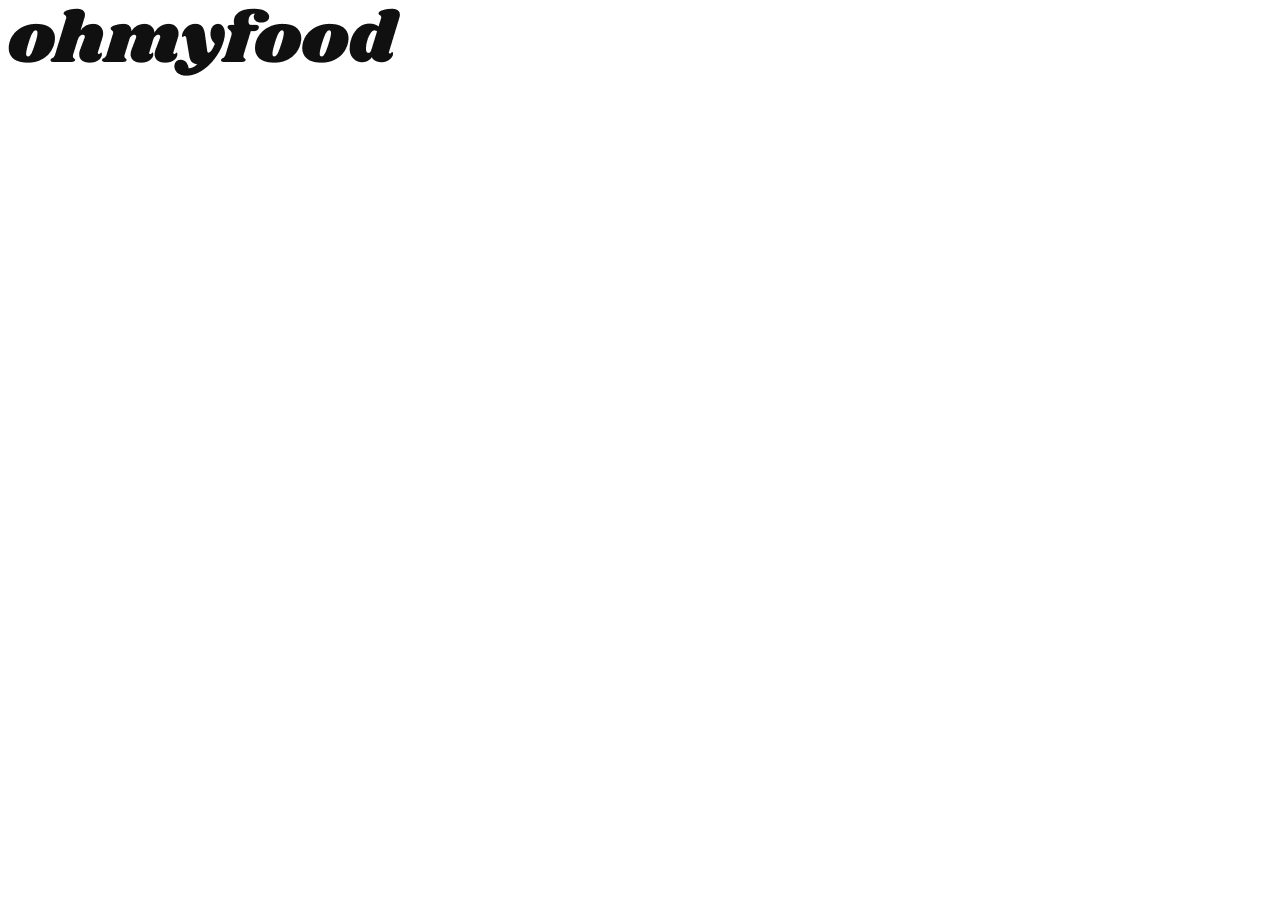
==== index.html @ 3441a43c "add images folder and HTML boilerplate to the project" ====
<!DOCTYPE html>
<html lang="en">
<head>
  <meta charset="UTF-8">
  <meta name="viewport" content="width=device-width, initial-scale=1.0">
  <title>Ohmyfood</title>
</head>
<body>
  <header>
    <img src="assets/images/logo/ohmyfood.png" alt="logo-Ohmyfood">
  </header>
</body>
</html>
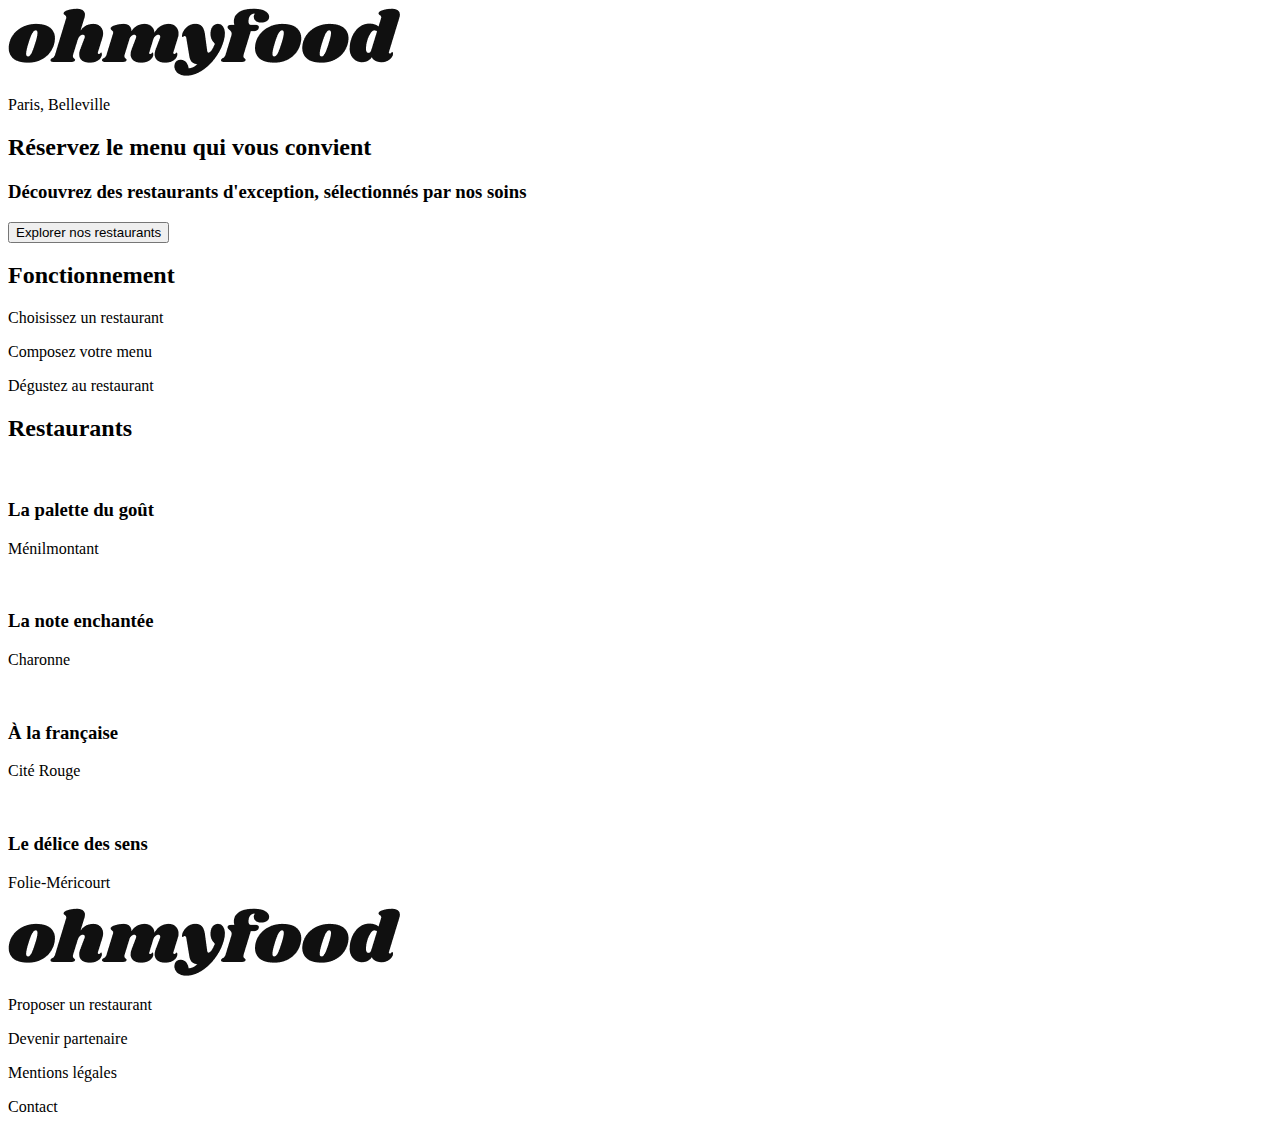
==== commit 83a4312f: "add complete HTML for main-page of Ohmyfood and init CSS style" ====
--- a/index.html
+++ b/index.html
@@ -3,11 +3,92 @@
 <head>
   <meta charset="UTF-8">
   <meta name="viewport" content="width=device-width, initial-scale=1.0">
+  <link rel="stylesheet" href="https://cdnjs.cloudflare.com/ajax/libs/font-awesome/6.2.1/css/all.min.css"
+        integrity="sha512-MV7K8+y+gLIBoVD59lQIYicR65iaqukzvf/nwasF0nqhPay5w/9lJmVM2hMDcnK1OnMGCdVK+iQrJ7lzPJQd1w=="
+        crossorigin="anonymous" referrerpolicy="no-referrer">
   <title>Ohmyfood</title>
 </head>
 <body>
-  <header>
-    <img src="assets/images/logo/ohmyfood.png" alt="logo-Ohmyfood">
-  </header>
+  <div class="main-container">
+    <header>
+      <img src="assets/images/logo/ohmyfood.png" alt="logo-Ohmyfood" class="logo">
+    </header>
+    <section class="location">
+      <i class="fa-solid fa-location-dot"></i>
+      <p>Paris, Belleville</p>
+    </section>
+    <section class="introduction">
+      <h2>Réservez le menu qui vous convient</h2>
+      <h3>Découvrez des restaurants d'exception, sélectionnés par nos soins</h3>
+      <button>Explorer nos restaurants</button>
+    </section>
+    <section class="functionment">
+      <h2>Fonctionnement</h2>
+      <div class="functionnality">
+        <i class="fa-solid fa-mobile-screen-button"></i>
+        <p>Choisissez un restaurant</p>
+      </div>
+      <div class="functionnality">
+        <i class="fa-solid fa-bars"></i>
+        <p>Composez votre menu</p>
+      </div>
+      <div class="functionnality">
+        <i class="fa-solid fa-store"></i>
+        <p>Dégustez au restaurant</p>
+      </div>
+    </section>
+    <section class="restaurants">
+      <h2>Restaurants</h2>
+      <div class="card-restaurants">
+        <article class="card-restaurant">
+          <img src="" alt="">
+          <div class="detail">
+            <div class="text-description">
+              <h3>La palette du goût</h3>
+              <p>Ménilmontant</p>
+            </div>
+            <i class="fa-regular fa-heart"></i>
+          </div>
+        </article>
+        <article class="card-restaurant">
+          <img src="" alt="">
+          <div class="detail">
+            <div class="text-description">
+              <h3>La note enchantée</h3>
+              <p>Charonne</p>
+            </div>
+            <i class="fa-solid fa-heart"></i>
+          </div>
+        </article>
+        <article class="card-restaurant">
+          <img src="" alt="">
+          <div class="detail">
+            <div class="text-description">
+              <h3>À la française</h3>
+              <p>Cité Rouge</p>
+            </div>
+            <i class="fa-regular fa-heart"></i>
+          </div>
+        </article>
+        <article class="card-restaurant">
+          <img src="" alt="">
+          <div class="detail">
+            <div class="text-description">
+              <h3>Le délice des sens</h3>
+              <p>Folie-Méricourt</p>
+            </div>
+            <i class="fa-regular fa-heart"></i>
+          </div>
+        </article>
+      </div>
+    </section>
+    <footer>
+      <img src="assets/images/logo/ohmyfood.png" alt="logo-Ohmyfood">
+      <p><i class="fa-solid fa-utensils"></i> Proposer un restaurant</p>
+      <p><i class="fa-solid fa-handshake-simple"></i> Devenir partenaire</p>
+      <p>Mentions légales</p>
+      <p>Contact</p>
+    </footer>
+</div>
 </body>
 </html>
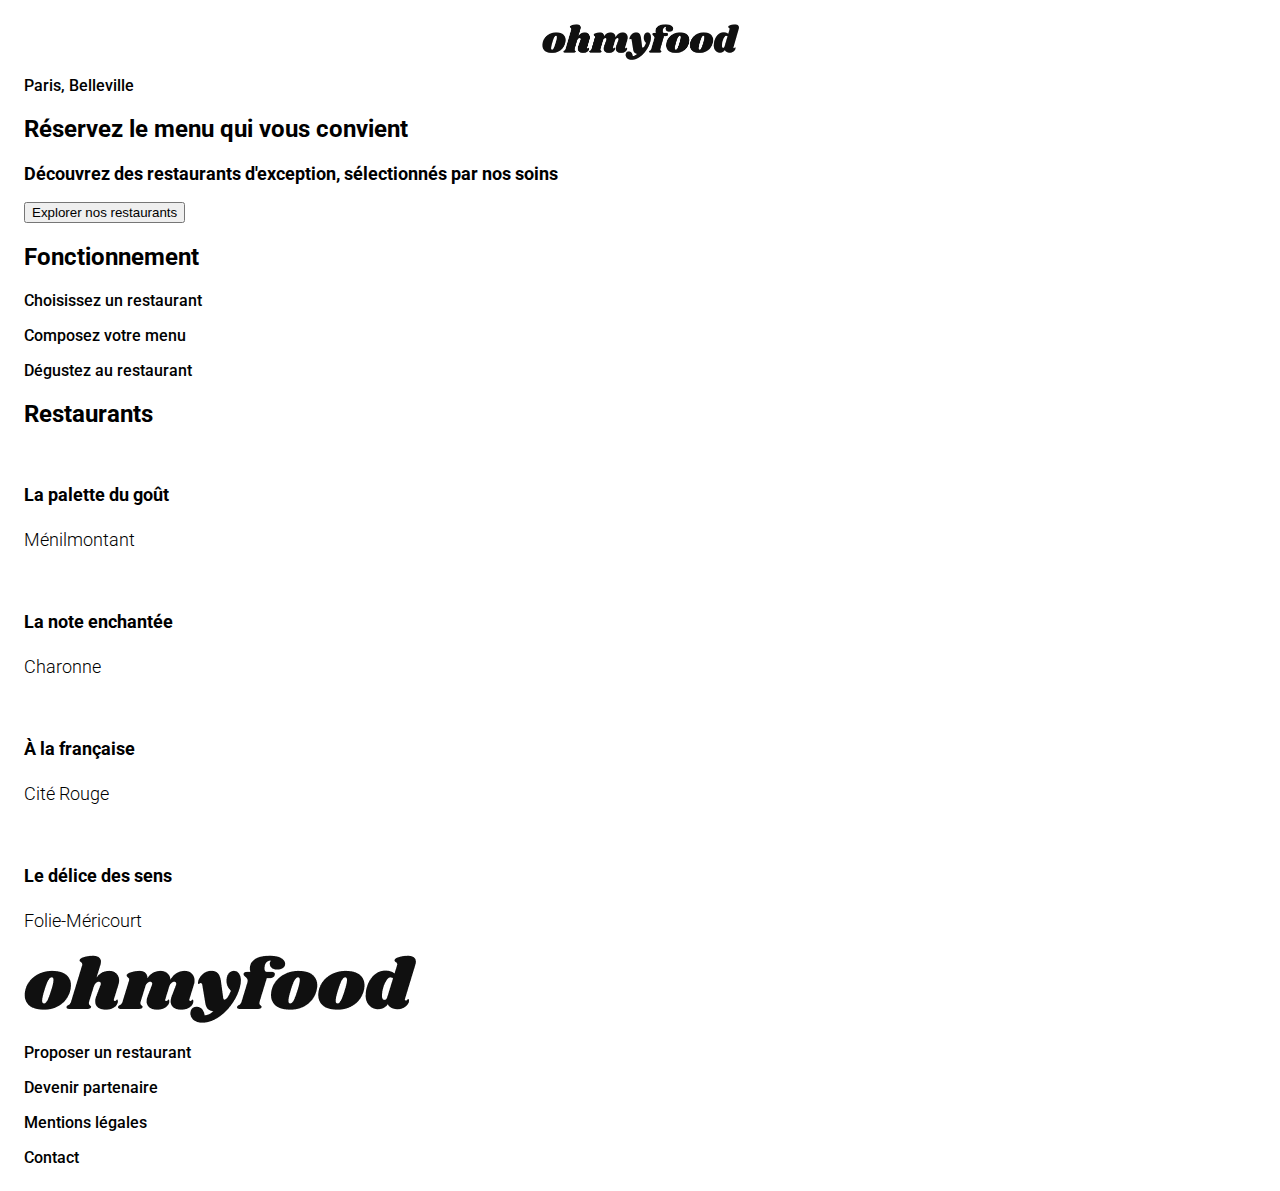
==== commit f76a0bee: "add google fonts to the project" ====
--- a/index.html
+++ b/index.html
@@ -6,12 +6,18 @@
   <link rel="stylesheet" href="https://cdnjs.cloudflare.com/ajax/libs/font-awesome/6.2.1/css/all.min.css"
         integrity="sha512-MV7K8+y+gLIBoVD59lQIYicR65iaqukzvf/nwasF0nqhPay5w/9lJmVM2hMDcnK1OnMGCdVK+iQrJ7lzPJQd1w=="
         crossorigin="anonymous" referrerpolicy="no-referrer">
+  <link rel="preconnect" href="https://fonts.googleapis.com">
+  <link rel="preconnect" href="https://fonts.gstatic.com" crossorigin>
+  <link href="https://fonts.googleapis.com/css2?family=Roboto:wght@300;400;500;700&family=Shrikhand&display=swap" rel="stylesheet">
+  <link rel="stylesheet" href="./assets/style.css">
   <title>Ohmyfood</title>
 </head>
 <body>
   <div class="main-container">
     <header>
-      <img src="assets/images/logo/ohmyfood.png" alt="logo-Ohmyfood" class="logo">
+      <div class="logo-container">
+        <img src="assets/images/logo/ohmyfood.png" alt="logo-Ohmyfood" class="logo">
+      </div>
     </header>
     <section class="location">
       <i class="fa-solid fa-location-dot"></i>
@@ -45,7 +51,7 @@
           <div class="detail">
             <div class="text-description">
               <h3>La palette du goût</h3>
-              <p>Ménilmontant</p>
+              <h4>Ménilmontant</h4>
             </div>
             <i class="fa-regular fa-heart"></i>
           </div>
@@ -55,7 +61,7 @@
           <div class="detail">
             <div class="text-description">
               <h3>La note enchantée</h3>
-              <p>Charonne</p>
+              <h4>Charonne</h4>
             </div>
             <i class="fa-solid fa-heart"></i>
           </div>
@@ -65,7 +71,7 @@
           <div class="detail">
             <div class="text-description">
               <h3>À la française</h3>
-              <p>Cité Rouge</p>
+              <h4>Cité Rouge</h4>
             </div>
             <i class="fa-regular fa-heart"></i>
           </div>
@@ -75,7 +81,7 @@
           <div class="detail">
             <div class="text-description">
               <h3>Le délice des sens</h3>
-              <p>Folie-Méricourt</p>
+              <h4>Folie-Méricourt</h4>
             </div>
             <i class="fa-regular fa-heart"></i>
           </div>
--- a/assets/style.css
+++ b/assets/style.css
@@ -0,0 +1,48 @@
+* {
+  box-sizing: border-box;
+}
+
+body {
+  margin: 0;
+  font-family: "Roboto", sans-serif;
+}
+
+h1 {
+  font-family: "Shrikhand", cursive;
+}
+
+h2 {
+  font-weight: 700;
+  font-size: 24px;
+}
+
+h3 {
+  font-weight: 700;
+  font-size: 18px;
+}
+
+h4 {
+  font-weight: 300;
+  font-size: 18px;
+}
+
+p {
+  font-weight: 500;
+  font-size: 16px;
+}
+
+.main-container {
+  min-width: 375px;
+  margin: 24px;
+}
+
+header .logo-container {
+  display: flex;
+  justify-content: center;
+}
+header .logo-container .logo {
+  width: 197px;
+  height: 36px;
+}
+
+/*# sourceMappingURL=style.css.map */
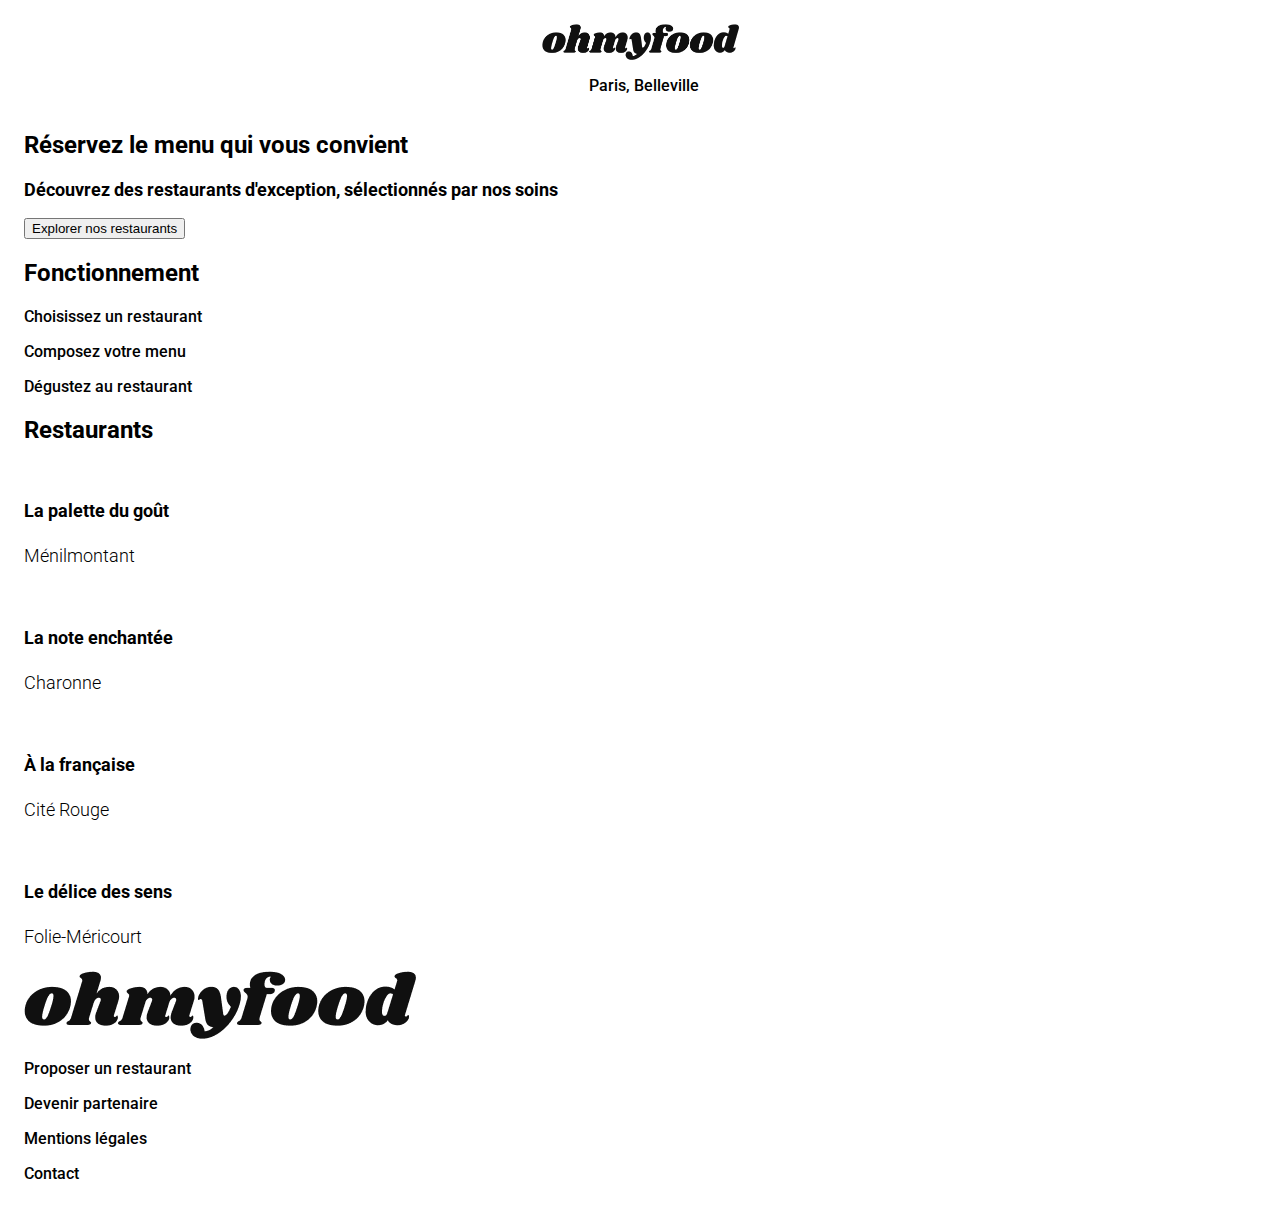
==== commit c0a7b878: "add style" ====
--- a/index.html
+++ b/index.html
@@ -15,9 +15,7 @@
 <body>
   <div class="main-container">
     <header>
-      <div class="logo-container">
-        <img src="assets/images/logo/ohmyfood.png" alt="logo-Ohmyfood" class="logo">
-      </div>
+      <img src="assets/images/logo/ohmyfood.png" alt="logo-Ohmyfood" class="logo">
     </header>
     <section class="location">
       <i class="fa-solid fa-location-dot"></i>
--- a/assets/style.css
+++ b/assets/style.css
@@ -36,13 +36,22 @@
   margin: 24px;
 }
 
-header .logo-container {
+header {
   display: flex;
   justify-content: center;
 }
-header .logo-container .logo {
+header .logo {
   width: 197px;
   height: 36px;
 }
 
+.location {
+  display: flex;
+  flex-direction: row;
+  gap: 8px;
+  justify-content: center;
+  text-align: center;
+  align-items: center;
+}
+
 /*# sourceMappingURL=style.css.map */
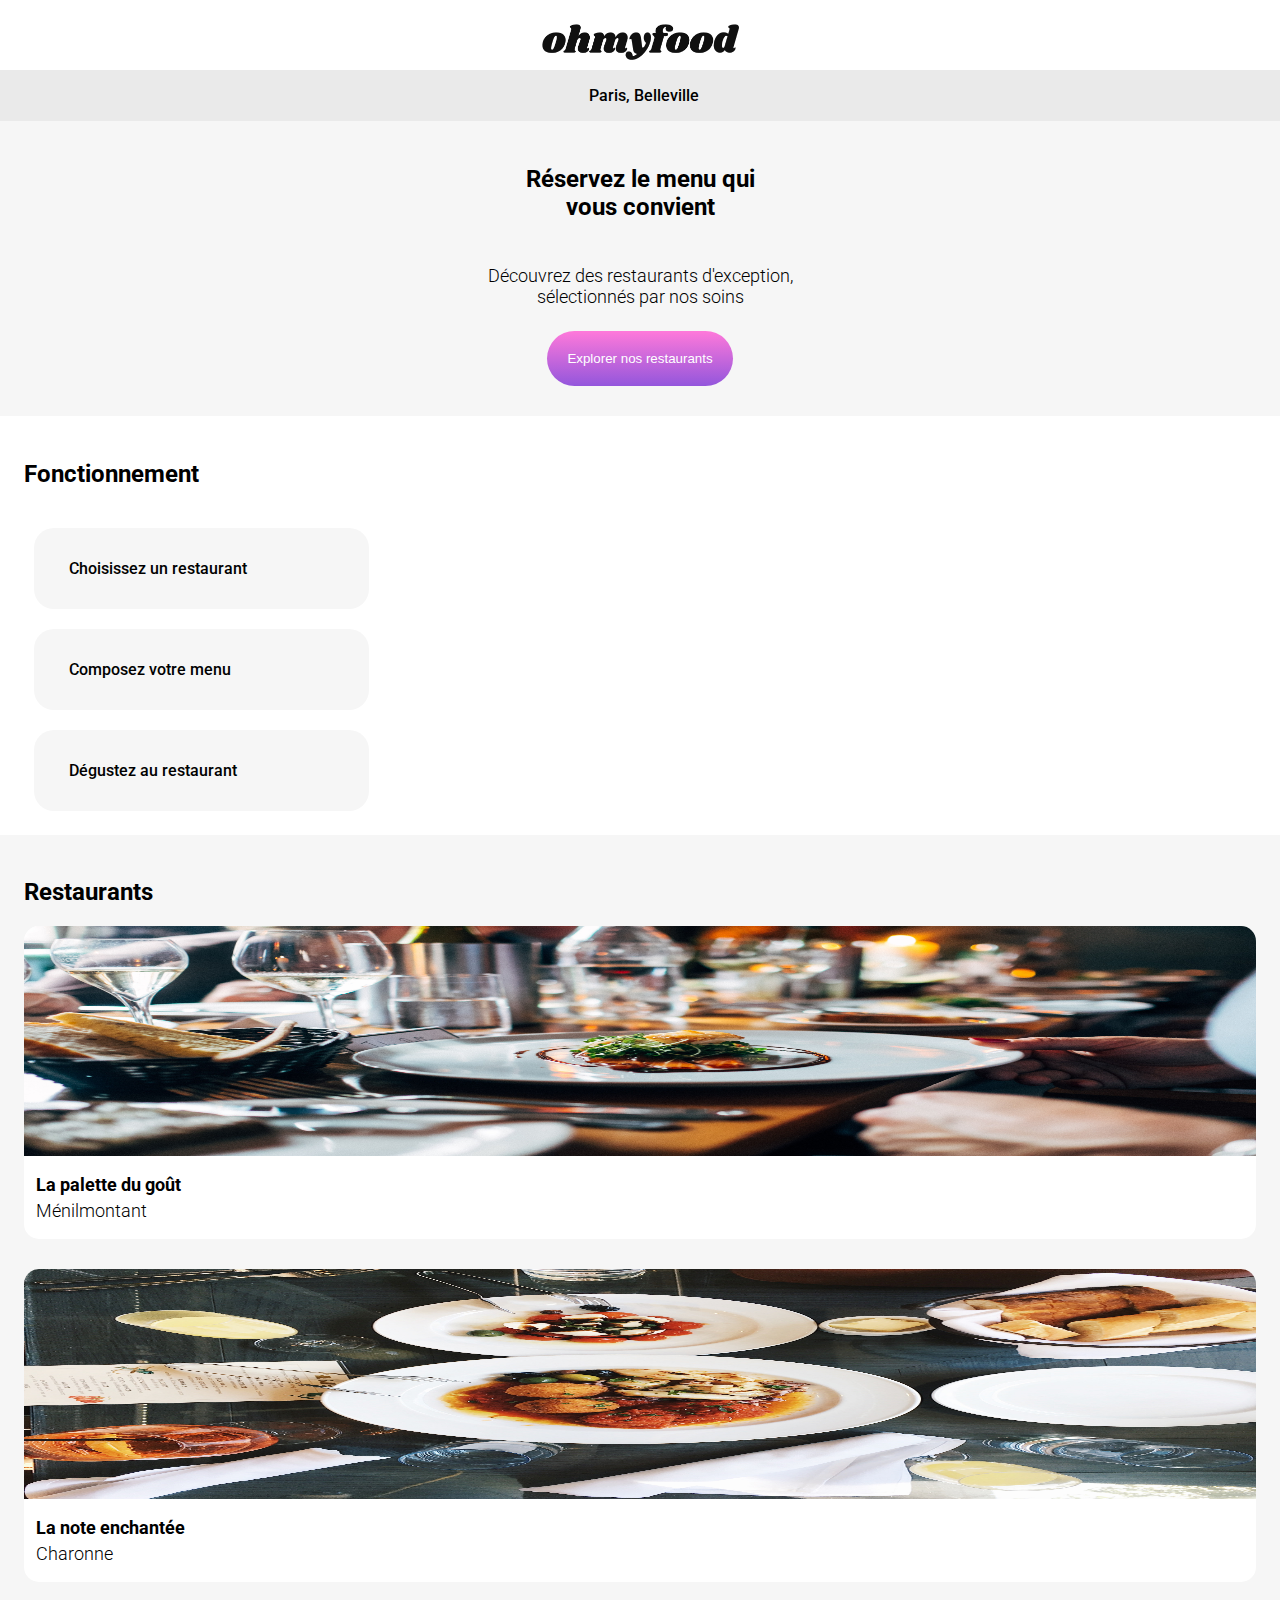
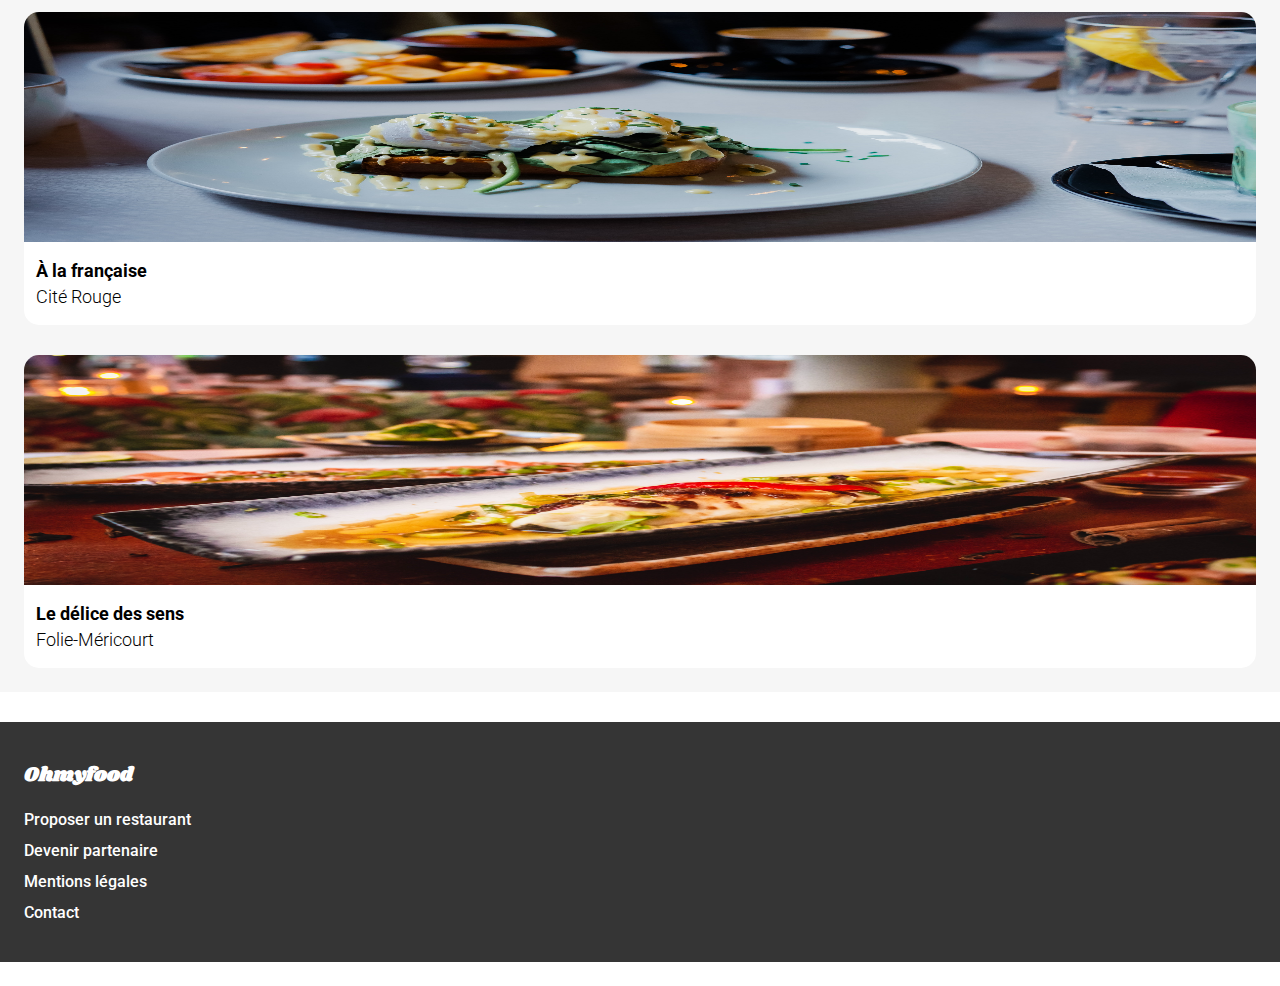
==== commit e03f41a9: "add home page design with complete HTML/CSS" ====
--- a/index.html
+++ b/index.html
@@ -23,29 +23,29 @@
     </section>
     <section class="introduction">
       <h2>Réservez le menu qui vous convient</h2>
-      <h3>Découvrez des restaurants d'exception, sélectionnés par nos soins</h3>
+      <h4>Découvrez des restaurants d'exception, sélectionnés par nos soins</h3>
       <button>Explorer nos restaurants</button>
     </section>
     <section class="functionment">
       <h2>Fonctionnement</h2>
-      <div class="functionnality">
+      <div class="functionality">
         <i class="fa-solid fa-mobile-screen-button"></i>
         <p>Choisissez un restaurant</p>
       </div>
-      <div class="functionnality">
+      <div class="functionality">
         <i class="fa-solid fa-bars"></i>
         <p>Composez votre menu</p>
       </div>
-      <div class="functionnality">
+      <div class="functionality">
         <i class="fa-solid fa-store"></i>
         <p>Dégustez au restaurant</p>
       </div>
     </section>
     <section class="restaurants">
       <h2>Restaurants</h2>
-      <div class="card-restaurants">
+      <div class="cards-restaurant">
         <article class="card-restaurant">
-          <img src="" alt="">
+          <img src="assets/images/restaurants/jay-wennington-N_Y88TWmGwA-unsplash.jpg" alt="jay-restaurant">
           <div class="detail">
             <div class="text-description">
               <h3>La palette du goût</h3>
@@ -55,17 +55,17 @@
           </div>
         </article>
         <article class="card-restaurant">
-          <img src="" alt="">
+          <img src="assets/images/restaurants/stil-u2Lp8tXIcjw-unsplash.jpg" alt="stil-restaurant">
           <div class="detail">
             <div class="text-description">
               <h3>La note enchantée</h3>
               <h4>Charonne</h4>
             </div>
-            <i class="fa-solid fa-heart"></i>
+            <i class="fa-solid fa-heart color-heart"></i>
           </div>
         </article>
         <article class="card-restaurant">
-          <img src="" alt="">
+          <img src="assets/images/restaurants/toa-heftiba-DQKerTsQwi0-unsplash.jpg" alt="toa-restaurant">
           <div class="detail">
             <div class="text-description">
               <h3>À la française</h3>
@@ -75,7 +75,7 @@
           </div>
         </article>
         <article class="card-restaurant">
-          <img src="" alt="">
+          <img src="assets/images/restaurants/louis-hansel-shotsoflouis-qNBGVyOCY8Q-unsplash.jpg" alt="louis-hansel-restaurant">
           <div class="detail">
             <div class="text-description">
               <h3>Le délice des sens</h3>
@@ -87,11 +87,13 @@
       </div>
     </section>
     <footer>
-      <img src="assets/images/logo/ohmyfood.png" alt="logo-Ohmyfood">
-      <p><i class="fa-solid fa-utensils"></i> Proposer un restaurant</p>
-      <p><i class="fa-solid fa-handshake-simple"></i> Devenir partenaire</p>
-      <p>Mentions légales</p>
-      <p>Contact</p>
+      <h1>Ohmyfood</h1>
+      <div class="footer-list">
+        <p><i class="fa-solid fa-utensils"></i> Proposer un restaurant</p>
+        <p><i class="fa-solid fa-handshake-simple"></i> Devenir partenaire</p>
+        <p>Mentions légales</p>
+        <p>Contact</p>
+      </div>
     </footer>
 </div>
 </body>
--- a/assets/style.css
+++ b/assets/style.css
@@ -1,3 +1,13 @@
+@charset "UTF-8";
+:root {
+  --light-gray: #F6F6F6;
+  --shadow-gray: #353535;
+  --gray: #EAEAEA;
+  --primary: #9356DC;
+  --secondary: #FF79DA;
+  --tertiary: #99E2D0;
+}
+
 * {
   box-sizing: border-box;
 }
@@ -9,6 +19,7 @@
 
 h1 {
   font-family: "Shrikhand", cursive;
+  font-size: 20px;
 }
 
 h2 {
@@ -39,6 +50,7 @@
 header {
   display: flex;
   justify-content: center;
+  padding-bottom: 10px;
 }
 header .logo {
   width: 197px;
@@ -52,6 +64,134 @@
   justify-content: center;
   text-align: center;
   align-items: center;
+  background-color: var(--gray);
+  box-shadow: 0 4px 6px -6px black;
+  margin-left: -24px; /* Annule le margin du main-container sur le côté gauche */
+  margin-right: -24px;
+}
+
+.introduction {
+  display: flex;
+  flex-direction: column;
+  margin-left: -24px; /* Annule le margin du main-container sur le côté gauche */
+  margin-right: -24px;
+  background-color: var(--light-gray);
+  justify-content: center;
+  text-align: center;
+  align-items: center;
+  padding-top: 24px;
+  padding-bottom: 30px;
+}
+.introduction h2 {
+  width: 275px;
+}
+.introduction h4 {
+  width: 315px;
+}
+.introduction button {
+  color: white;
+  background: linear-gradient(var(--secondary), var(--primary));
+  border-radius: 50px;
+  border: none;
+  padding: 20px;
+}
+
+.functionment {
+  display: flex;
+  flex-direction: column;
+  gap: 20px;
+  padding: 24px 0;
+}
+.functionment .functionality {
+  background-color: var(--light-gray);
+  width: 335px;
+  border-radius: 20px;
+  display: flex;
+  flex-direction: row;
+  gap: 15px;
+  align-items: center;
+  margin-left: 10px;
+  padding: 15px 0;
+  padding-left: 20px;
+}
+.functionment .functionality .fa-store {
+  color: var(--primary);
+}
+
+.restaurants {
+  background-color: var(--light-gray);
+  margin-left: -24px; /* Annule le margin du main-container sur le côté gauche */
+  margin-right: -24px;
+  padding: 24px;
+  margin-bottom: 30px;
+}
+
+.cards-restaurant {
+  display: flex;
+  flex-direction: column;
+  gap: 30px;
+}
+.cards-restaurant .card-restaurant {
+  display: flex;
+  flex-direction: column;
+  width: 100%;
+  height: auto;
+  background-color: white;
+  border-radius: 15px;
+}
+.cards-restaurant .card-restaurant img {
+  border-top-left-radius: 15px;
+  border-top-right-radius: 15px;
+  width: 100%;
+  height: 230px;
+}
+.cards-restaurant .card-restaurant .detail {
+  display: flex;
+  flex-direction: row;
+  padding: 18px 12px;
+  align-items: center;
+  justify-content: space-between;
+  width: 100%;
+  height: 30%;
+}
+.cards-restaurant .card-restaurant .detail .text-description {
+  display: flex;
+  flex-direction: column;
+  gap: 5px;
+}
+.cards-restaurant .card-restaurant .detail .text-description h3, .cards-restaurant .card-restaurant .detail .text-description h4 {
+  margin: 0;
+}
+.cards-restaurant .card-restaurant .detail i {
+  font-size: 25px;
+}
+.cards-restaurant .card-restaurant .detail .color-heart {
+  background: -webkit-linear-gradient(var(--primary), var(--secondary));
+  background: linear-gradient(var(--primary), var(--secondary));
+  -webkit-background-clip: text;
+  background-clip: text;
+  -webkit-text-fill-color: transparent;
+  display: inline-block;
+}
+
+footer {
+  color: white;
+  background-color: var(--shadow-gray);
+  margin-left: -24px; /* Annule le margin du main-container sur le côté gauche */
+  margin-right: -24px;
+  padding: 24px;
+  padding-bottom: 40px;
+}
+footer h1 {
+  margin-bottom: 20px;
+}
+footer .footer-list {
+  display: flex;
+  flex-direction: column;
+  gap: 12px;
+}
+footer .footer-list p {
+  margin: 0;
 }
 
 /*# sourceMappingURL=style.css.map */
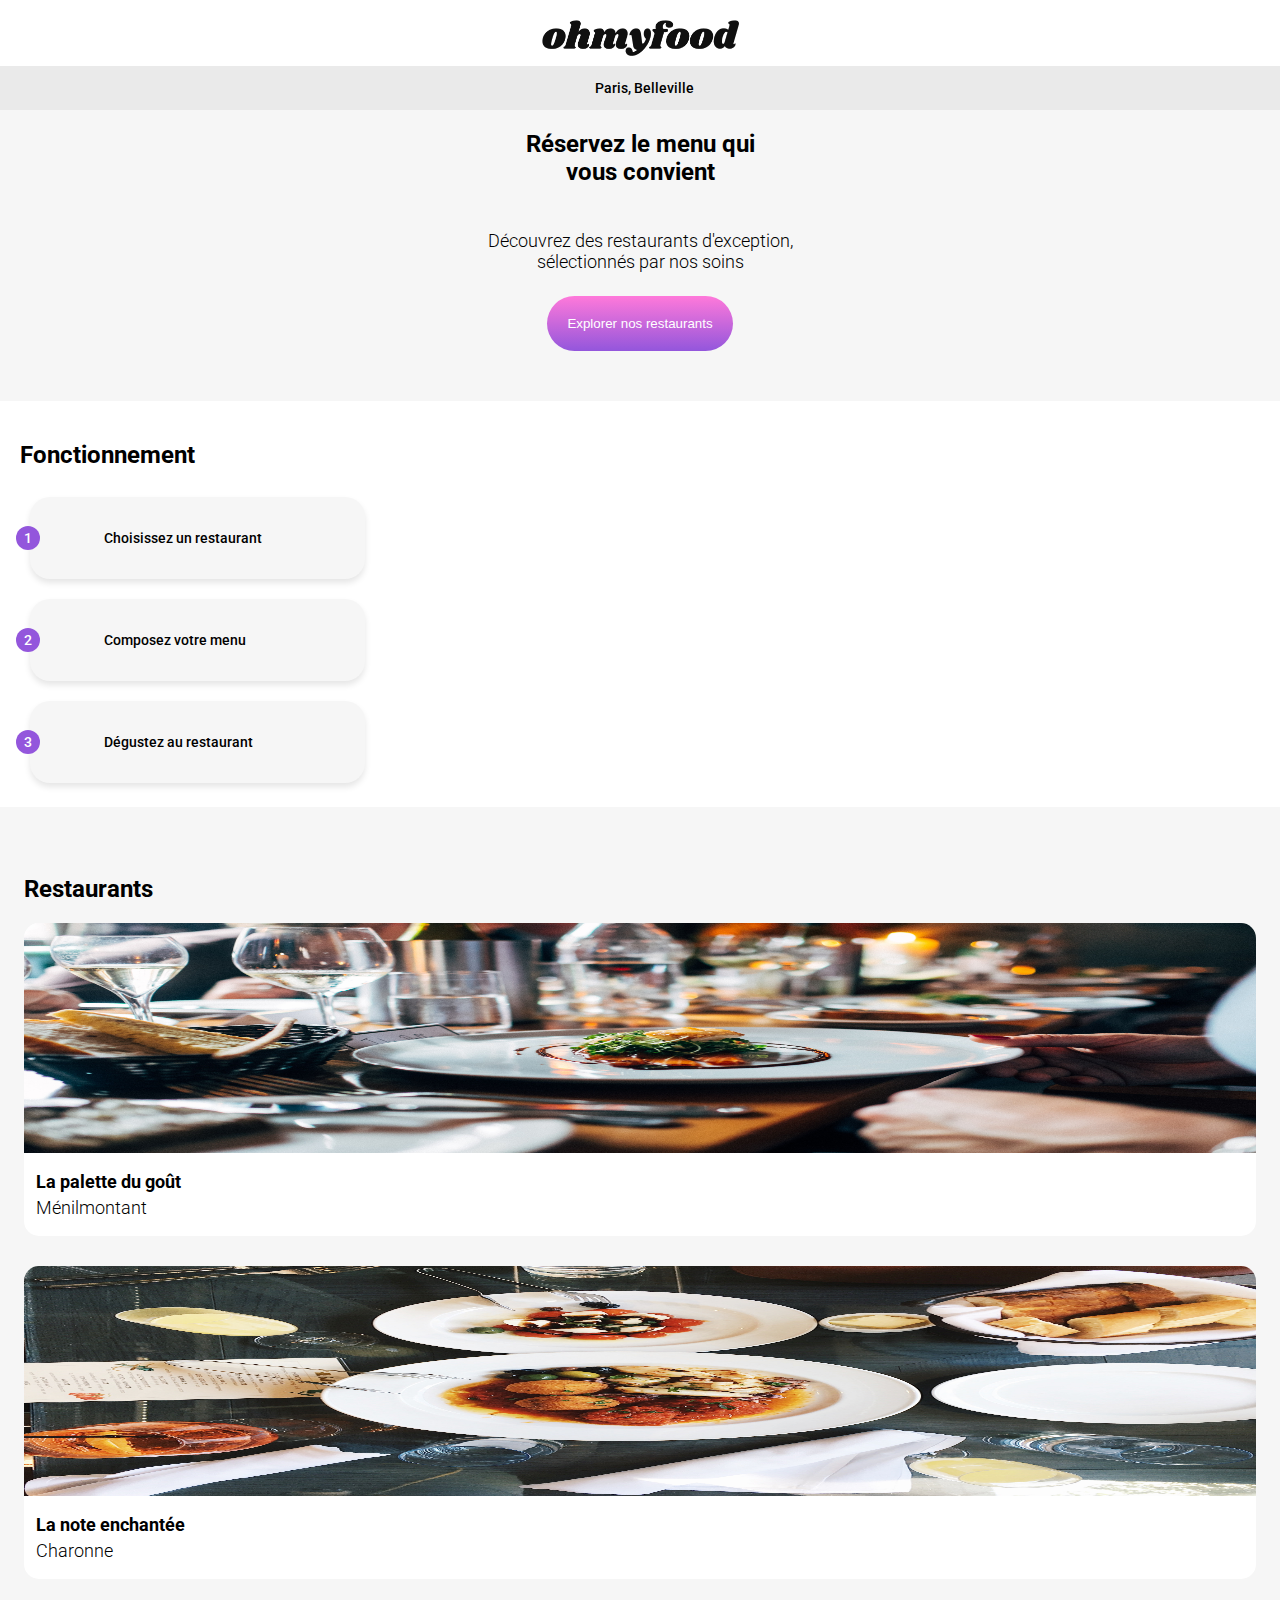
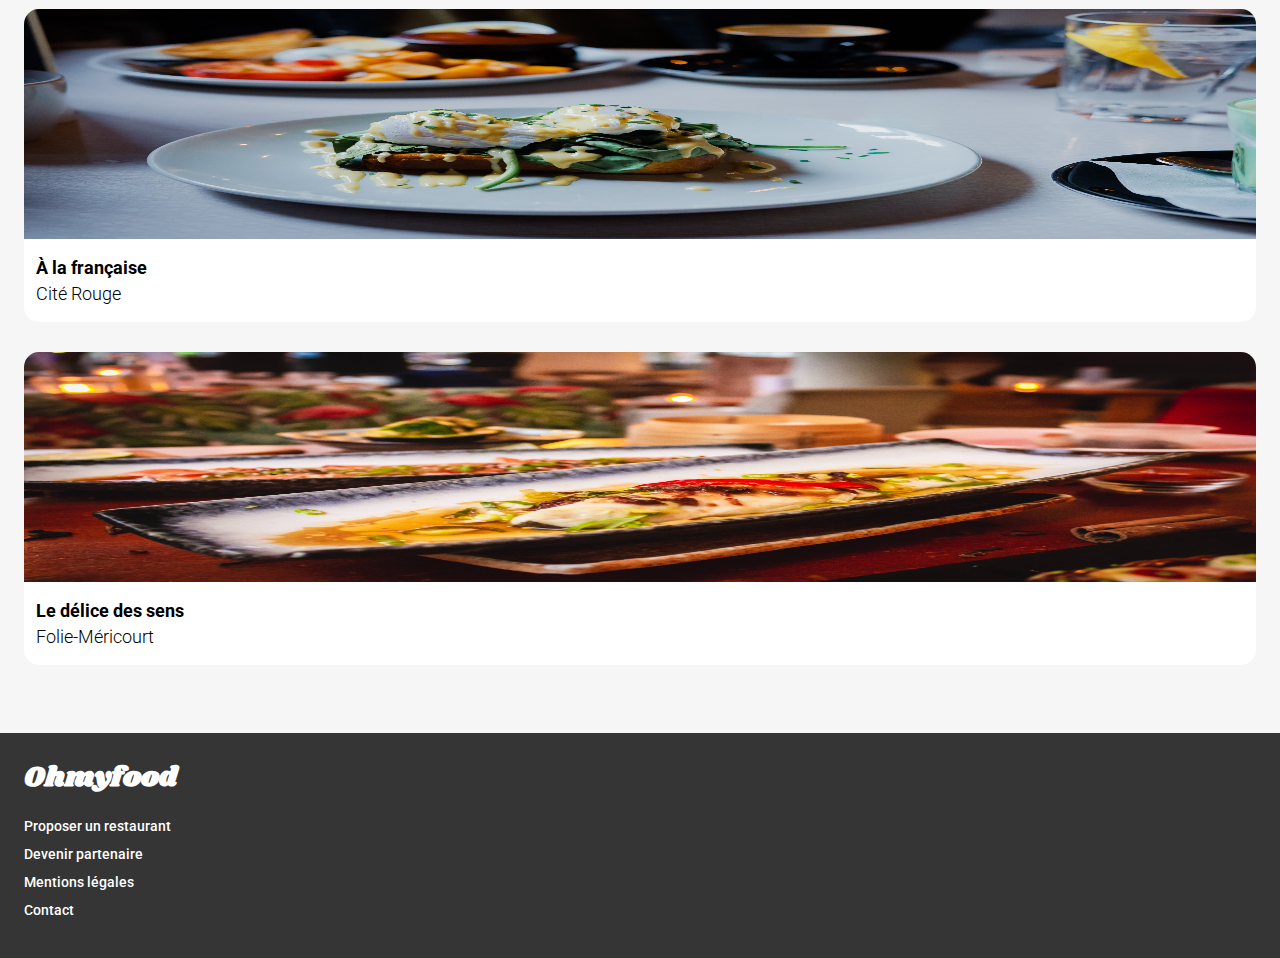
==== commit 2961c500: "add mobile first for one restaurant page and reworking of some style for index page in mobile first " ====
--- a/index.html
+++ b/index.html
@@ -1,100 +1,107 @@
 <!DOCTYPE html>
 <html lang="en">
+
 <head>
   <meta charset="UTF-8">
   <meta name="viewport" content="width=device-width, initial-scale=1.0">
   <link rel="stylesheet" href="https://cdnjs.cloudflare.com/ajax/libs/font-awesome/6.2.1/css/all.min.css"
-        integrity="sha512-MV7K8+y+gLIBoVD59lQIYicR65iaqukzvf/nwasF0nqhPay5w/9lJmVM2hMDcnK1OnMGCdVK+iQrJ7lzPJQd1w=="
-        crossorigin="anonymous" referrerpolicy="no-referrer">
+    integrity="sha512-MV7K8+y+gLIBoVD59lQIYicR65iaqukzvf/nwasF0nqhPay5w/9lJmVM2hMDcnK1OnMGCdVK+iQrJ7lzPJQd1w=="
+    crossorigin="anonymous" referrerpolicy="no-referrer">
   <link rel="preconnect" href="https://fonts.googleapis.com">
   <link rel="preconnect" href="https://fonts.gstatic.com" crossorigin>
-  <link href="https://fonts.googleapis.com/css2?family=Roboto:wght@300;400;500;700&family=Shrikhand&display=swap" rel="stylesheet">
-  <link rel="stylesheet" href="./assets/style.css">
+  <link href="https://fonts.googleapis.com/css2?family=Roboto:wght@300;400;500;700&family=Shrikhand&display=swap"
+    rel="stylesheet">
+  <link rel="stylesheet" href="./assets/css/main.css">
+  <link rel="stylesheet" href="./assets/css/index/style.css">
   <title>Ohmyfood</title>
 </head>
+
 <body>
-  <div class="main-container">
-    <header>
-      <img src="assets/images/logo/ohmyfood.png" alt="logo-Ohmyfood" class="logo">
-    </header>
-    <section class="location">
-      <i class="fa-solid fa-location-dot"></i>
-      <p>Paris, Belleville</p>
-    </section>
-    <section class="introduction">
-      <h2>Réservez le menu qui vous convient</h2>
-      <h4>Découvrez des restaurants d'exception, sélectionnés par nos soins</h3>
-      <button>Explorer nos restaurants</button>
-    </section>
-    <section class="functionment">
-      <h2>Fonctionnement</h2>
-      <div class="functionality">
-        <i class="fa-solid fa-mobile-screen-button"></i>
-        <p>Choisissez un restaurant</p>
-      </div>
-      <div class="functionality">
-        <i class="fa-solid fa-bars"></i>
-        <p>Composez votre menu</p>
-      </div>
-      <div class="functionality">
-        <i class="fa-solid fa-store"></i>
-        <p>Dégustez au restaurant</p>
-      </div>
-    </section>
-    <section class="restaurants">
-      <h2>Restaurants</h2>
-      <div class="cards-restaurant">
-        <article class="card-restaurant">
-          <img src="assets/images/restaurants/jay-wennington-N_Y88TWmGwA-unsplash.jpg" alt="jay-restaurant">
-          <div class="detail">
-            <div class="text-description">
-              <h3>La palette du goût</h3>
-              <h4>Ménilmontant</h4>
-            </div>
-            <i class="fa-regular fa-heart"></i>
+  <header>
+    <img src="assets/images/logo/ohmyfood.png" alt="logo-Ohmyfood" class="logo">
+  </header>
+  <section class="location">
+    <i class="fa-solid fa-location-dot"></i>
+    <p>Paris, Belleville</p>
+  </section>
+  <section class="introduction">
+    <h2>Réservez le menu qui vous convient</h2>
+    <h4>Découvrez des restaurants d'exception, sélectionnés par nos soins</h4>
+    <button>Explorer nos restaurants</button>
+  </section>
+  <section class="functionment">
+    <h2>Fonctionnement</h2>
+    <div class="functionality">
+      <p class="number">1</p>
+      <i class="fa-solid fa-mobile-screen-button"></i>
+      <p>Choisissez un restaurant</p>
+    </div>
+    <div class="functionality">
+      <p class="number">2</p>
+      <i class="fa-solid fa-bars"></i>
+      <p>Composez votre menu</p>
+    </div>
+    <div class="functionality">
+      <p class="number">3</p>
+      <i class="fa-solid fa-store"></i>
+      <p>Dégustez au restaurant</p>
+    </div>
+  </section>
+  <section class="restaurants">
+    <h2>Restaurants</h2>
+    <div class="cards-restaurant">
+      <article class="card-restaurant">
+        <img src="assets/images/restaurants/jay-wennington-N_Y88TWmGwA-unsplash.jpg" alt="jay-restaurant">
+        <div class="detail">
+          <div class="text-description">
+            <h3>La palette du goût</h3>
+            <h4>Ménilmontant</h4>
           </div>
-        </article>
-        <article class="card-restaurant">
-          <img src="assets/images/restaurants/stil-u2Lp8tXIcjw-unsplash.jpg" alt="stil-restaurant">
-          <div class="detail">
-            <div class="text-description">
-              <h3>La note enchantée</h3>
-              <h4>Charonne</h4>
-            </div>
-            <i class="fa-solid fa-heart color-heart"></i>
+          <i class="fa-regular fa-heart"></i>
+        </div>
+      </article>
+      <article class="card-restaurant">
+        <img src="assets/images/restaurants/stil-u2Lp8tXIcjw-unsplash.jpg" alt="stil-restaurant">
+        <div class="detail">
+          <div class="text-description">
+            <h3>La note enchantée</h3>
+            <h4>Charonne</h4>
           </div>
-        </article>
-        <article class="card-restaurant">
-          <img src="assets/images/restaurants/toa-heftiba-DQKerTsQwi0-unsplash.jpg" alt="toa-restaurant">
-          <div class="detail">
-            <div class="text-description">
-              <h3>À la française</h3>
-              <h4>Cité Rouge</h4>
-            </div>
-            <i class="fa-regular fa-heart"></i>
+          <i class="fa-solid fa-heart color-heart"></i>
+        </div>
+      </article>
+      <article class="card-restaurant">
+        <img src="assets/images/restaurants/toa-heftiba-DQKerTsQwi0-unsplash.jpg" alt="toa-restaurant">
+        <div class="detail">
+          <div class="text-description">
+            <h3>À la française</h3>
+            <h4>Cité Rouge</h4>
           </div>
-        </article>
-        <article class="card-restaurant">
-          <img src="assets/images/restaurants/louis-hansel-shotsoflouis-qNBGVyOCY8Q-unsplash.jpg" alt="louis-hansel-restaurant">
-          <div class="detail">
-            <div class="text-description">
-              <h3>Le délice des sens</h3>
-              <h4>Folie-Méricourt</h4>
-            </div>
-            <i class="fa-regular fa-heart"></i>
+          <i class="fa-regular fa-heart"></i>
+        </div>
+      </article>
+      <article class="card-restaurant">
+        <img src="assets/images/restaurants/louis-hansel-shotsoflouis-qNBGVyOCY8Q-unsplash.jpg"
+          alt="louis-hansel-restaurant">
+        <div class="detail">
+          <div class="text-description">
+            <h3>Le délice des sens</h3>
+            <h4>Folie-Méricourt</h4>
           </div>
-        </article>
-      </div>
-    </section>
-    <footer>
-      <h1>Ohmyfood</h1>
-      <div class="footer-list">
-        <p><i class="fa-solid fa-utensils"></i> Proposer un restaurant</p>
-        <p><i class="fa-solid fa-handshake-simple"></i> Devenir partenaire</p>
-        <p>Mentions légales</p>
-        <p>Contact</p>
-      </div>
-    </footer>
-</div>
+          <i class="fa-regular fa-heart"></i>
+        </div>
+      </article>
+    </div>
+  </section>
+  <footer>
+    <h1>Ohmyfood</h1>
+    <div class="footer-list">
+      <p><i class="fa-solid fa-utensils"></i> Proposer un restaurant</p>
+      <p><i class="fa-solid fa-handshake-simple"></i> Devenir partenaire</p>
+      <p>Mentions légales</p>
+      <p>Contact</p>
+    </div>
+  </footer>
 </body>
+
 </html>
--- a/assets/css/main.css
+++ b/assets/css/main.css
@@ -0,0 +1,69 @@
+:root {
+  --light-gray: #F6F6F6;
+  --shadow-gray: #353535;
+  --gray: #EAEAEA;
+  --primary: #9356DC;
+  --secondary: #FF79DA;
+  --tertiary: #99E2D0;
+}
+
+* {
+  box-sizing: border-box;
+}
+
+body {
+  margin: 0;
+  font-family: 'Roboto', sans-serif;
+}
+
+h1 {
+  font-family: 'Shrikhand', cursive;
+  font-size: 28px;
+}
+
+h2 {
+  font-weight: 700;
+  font-size: 24px;
+}
+
+h3 {
+  font-weight: 700;
+  font-size: 18px;
+}
+
+h4 {
+  font-weight: 300;
+  font-size: 18px;
+}
+
+p {
+  font-weight: 500;
+  font-size: 14px;
+}
+
+.logo {
+  width: 197px;
+  height: 36px;
+}
+
+footer {
+  color: white;
+  background-color: var(--shadow-gray);
+  padding: 24px;
+  padding-bottom: 40px;
+}
+
+footer h1 {
+  margin: 0;
+  margin-bottom: 20px;
+}
+
+footer .footer-list {
+  display: flex;
+  flex-direction: column;
+  gap: 12px;
+}
+
+footer .footer-list p {
+  margin: 0;
+}
--- a/assets/css/index/style.css
+++ b/assets/css/index/style.css
@@ -0,0 +1,158 @@
+@charset "UTF-8";
+@import url("../main.css");
+.main-container {
+  min-width: 375px;
+  margin: 24px;
+}
+
+header {
+  display: flex;
+  justify-content: center;
+  margin-top: 20px;
+  margin-bottom: 10px;
+}
+
+.location {
+  display: flex;
+  flex-direction: row;
+  gap: 8px;
+  justify-content: center;
+  text-align: center;
+  align-items: center;
+  background-color: var(--gray);
+  box-shadow: 0 4px 6px -6px black;
+  margin-left: -24px;
+  /* Annule le margin du main-container sur le côté gauche */
+  margin-right: -24px;
+}
+
+.introduction {
+  display: flex;
+  flex-direction: column;
+  background-color: var(--light-gray);
+  justify-content: center;
+  text-align: center;
+  align-items: center;
+  padding-bottom: 50px;
+}
+.introduction h2 {
+  width: 275px;
+}
+.introduction h4 {
+  width: 315px;
+}
+.introduction button {
+  color: white;
+  background: linear-gradient(var(--secondary), var(--primary));
+  border-radius: 50px;
+  border: none;
+  padding: 20px;
+}
+
+.functionment {
+  display: flex;
+  flex-direction: column;
+  gap: 20px;
+  padding: 24px 20px;
+  justify-content: center;
+}
+.functionment h2 {
+  margin: 0;
+  padding-top: 16px;
+  padding-bottom: 8px;
+}
+.functionment .functionality {
+  background-color: var(--light-gray);
+  width: 335px;
+  border-radius: 20px;
+  display: flex;
+  flex-direction: row;
+  gap: 15px;
+  align-items: center;
+  margin-left: 10px;
+  padding: 15px 0;
+  padding-left: 20px;
+  box-shadow: 0 4px 6px rgba(0, 0, 0, 0.1);
+  position: relative;
+}
+.functionment .functionality .number {
+  display: flex;
+  position: relative;
+  width: 24px;
+  height: 24px;
+  left: -34px;
+  background-color: var(--primary);
+  padding: 10px;
+  border-radius: 50%;
+  color: white;
+  justify-content: center;
+  align-items: center;
+}
+.functionment .functionality .fa-solid {
+  color: var(--shadow-gray);
+}
+.functionment .functionality .fa-store {
+  color: var(--primary);
+}
+
+.restaurants {
+  background-color: var(--light-gray);
+  padding: 68px 24px;
+}
+.restaurants h2 {
+  margin: 0;
+  padding: 0;
+  padding-bottom: 20px;
+}
+
+.cards-restaurant {
+  display: flex;
+  flex-direction: column;
+  gap: 30px;
+}
+.cards-restaurant .card-restaurant {
+  display: flex;
+  flex-direction: column;
+  width: 100%;
+  height: auto;
+  background-color: white;
+  border-radius: 15px;
+}
+.cards-restaurant .card-restaurant img {
+  border-top-left-radius: 15px;
+  border-top-right-radius: 15px;
+  width: 100%;
+  height: 230px;
+}
+.cards-restaurant .card-restaurant .detail {
+  display: flex;
+  flex-direction: row;
+  padding: 18px 12px;
+  align-items: center;
+  justify-content: space-between;
+  width: 100%;
+  height: 30%;
+}
+.cards-restaurant .card-restaurant .detail .text-description {
+  display: flex;
+  flex-direction: column;
+  gap: 5px;
+}
+.cards-restaurant .card-restaurant .detail .text-description h3,
+.cards-restaurant .card-restaurant .detail .text-description h4 {
+  margin: 0;
+}
+.cards-restaurant .card-restaurant .detail i {
+  font-size: 25px;
+}
+.cards-restaurant .card-restaurant .detail .color-heart {
+  background: linear-gradient(var(--primary), var(--secondary));
+  -webkit-background-clip: text;
+  background-clip: text;
+  -webkit-text-fill-color: transparent;
+  display: inline-block;
+}
+
+main {
+  width: 100%;
+}/*# sourceMappingURL=style.css.map */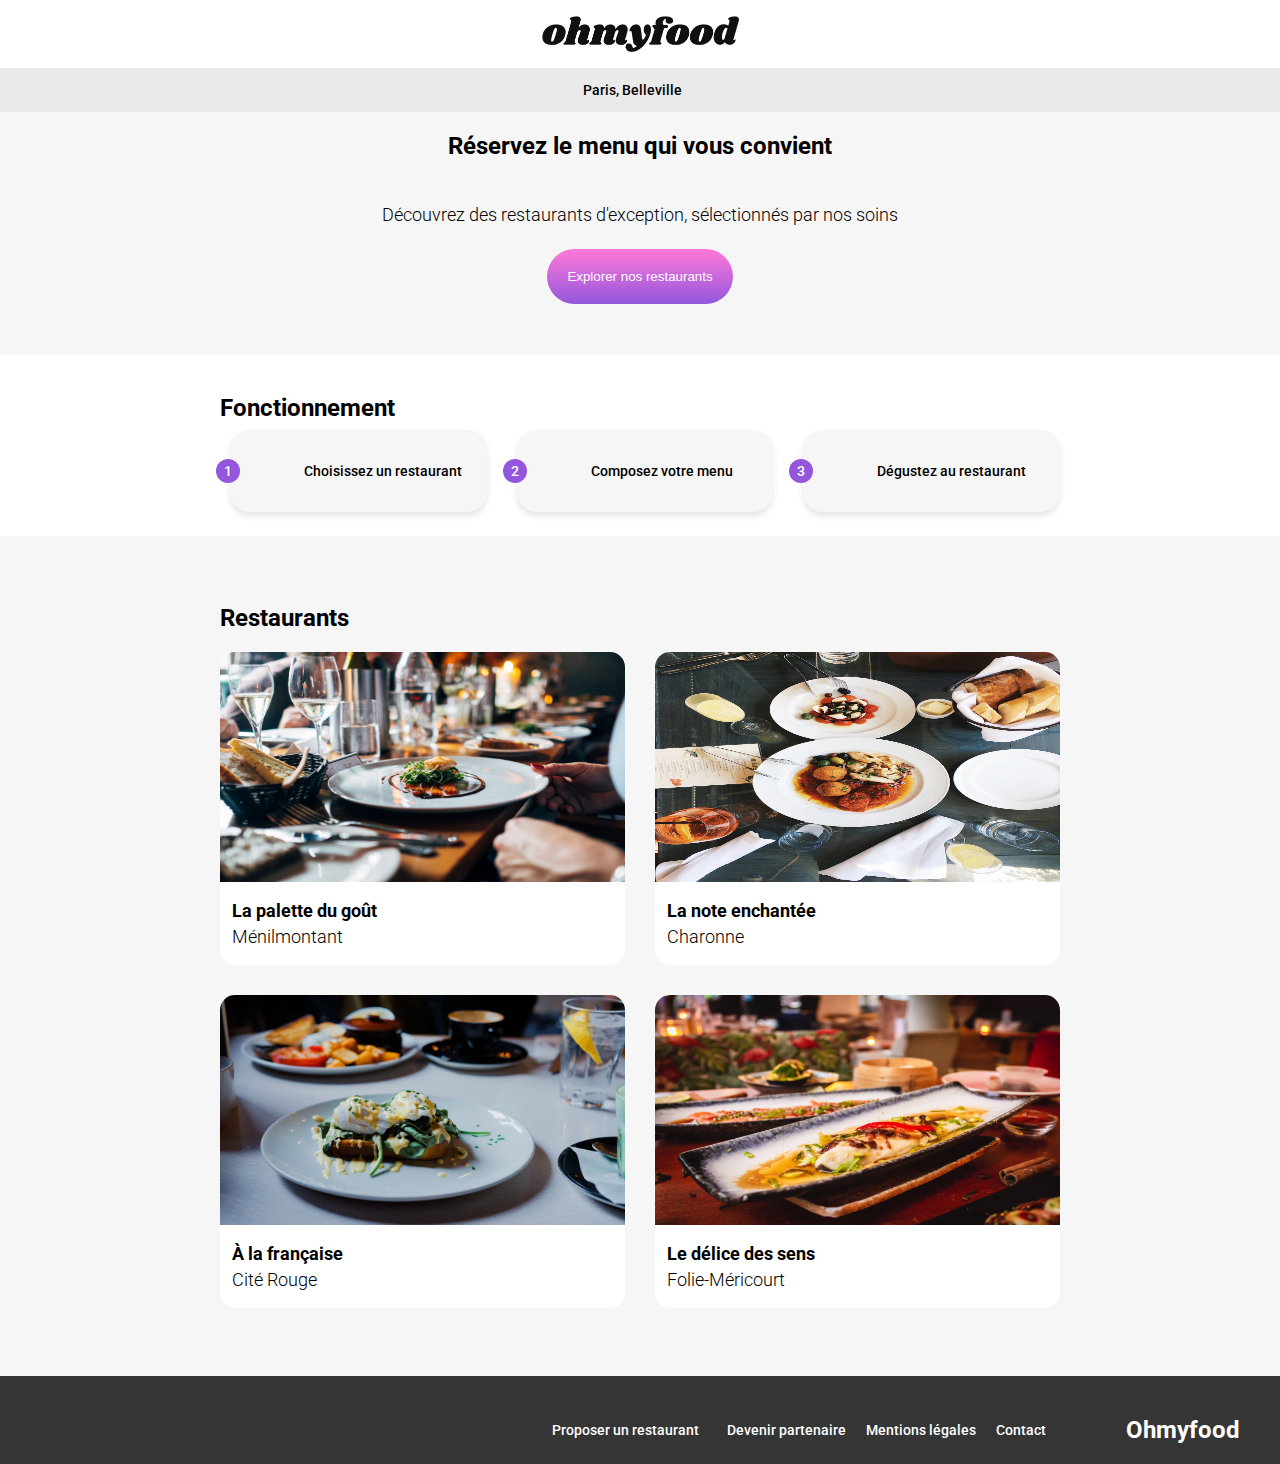
==== commit f2311b07: "add desktop responsive for index.html and restaurant1.html pages" ====
--- a/index.html
+++ b/index.html
@@ -29,22 +29,24 @@
     <h4>Découvrez des restaurants d'exception, sélectionnés par nos soins</h4>
     <button>Explorer nos restaurants</button>
   </section>
-  <section class="functionment">
+  <section class="functionment-section">
     <h2>Fonctionnement</h2>
-    <div class="functionality">
-      <p class="number">1</p>
-      <i class="fa-solid fa-mobile-screen-button"></i>
-      <p>Choisissez un restaurant</p>
-    </div>
-    <div class="functionality">
-      <p class="number">2</p>
-      <i class="fa-solid fa-bars"></i>
-      <p>Composez votre menu</p>
-    </div>
-    <div class="functionality">
-      <p class="number">3</p>
-      <i class="fa-solid fa-store"></i>
-      <p>Dégustez au restaurant</p>
+    <div class="functionment">
+      <div class="functionality">
+        <p class="number">1</p>
+        <i class="fa-solid fa-mobile-screen-button"></i>
+        <p>Choisissez un restaurant</p>
+      </div>
+      <div class="functionality">
+        <p class="number">2</p>
+        <i class="fa-solid fa-bars"></i>
+        <p>Composez votre menu</p>
+      </div>
+      <div class="functionality">
+        <p class="number">3</p>
+        <i class="fa-solid fa-store"></i>
+        <p>Dégustez au restaurant</p>
+      </div>
     </div>
   </section>
   <section class="restaurants">
@@ -94,7 +96,7 @@
     </div>
   </section>
   <footer>
-    <h1>Ohmyfood</h1>
+    <h2>Ohmyfood</h2>
     <div class="footer-list">
       <p><i class="fa-solid fa-utensils"></i> Proposer un restaurant</p>
       <p><i class="fa-solid fa-handshake-simple"></i> Devenir partenaire</p>
--- a/assets/css/main.css
+++ b/assets/css/main.css
@@ -47,6 +47,8 @@
 }
 
 footer {
+  display: flex;
+  flex-direction: column;
   color: white;
   background-color: var(--shadow-gray);
   padding: 24px;
@@ -58,6 +60,10 @@
   margin-bottom: 20px;
 }
 
+footer i {
+  margin-right: 8px;
+}
+
 footer .footer-list {
   display: flex;
   flex-direction: column;
@@ -67,3 +73,22 @@
 footer .footer-list p {
   margin: 0;
 }
+
+@media (min-width: 768px) {
+  footer {
+    flex-direction: row-reverse;
+    align-items: center;
+    gap: 80px;
+    padding: 0 40px;
+    padding-top: 20px;
+  }
+
+  footer h1 {
+    margin: 0;
+  }
+
+  footer .footer-list {
+    flex-direction: row;
+    gap: 20px;
+  }
+}
--- a/assets/css/index/style.css
+++ b/assets/css/index/style.css
@@ -23,7 +23,6 @@
   box-shadow: 0 4px 6px -6px black;
   margin-left: -24px;
   /* Annule le margin du main-container sur le côté gauche */
-  margin-right: -24px;
 }
 
 .introduction {
@@ -49,17 +48,20 @@
   padding: 20px;
 }
 
+.functionment-section {
+  padding: 24px 20px;
+}
+.functionment-section h2 {
+  margin: 0;
+  padding-top: 16px;
+  padding-bottom: 8px;
+}
+
 .functionment {
   display: flex;
   flex-direction: column;
   gap: 20px;
-  padding: 24px 20px;
   justify-content: center;
-}
-.functionment h2 {
-  margin: 0;
-  padding-top: 16px;
-  padding-bottom: 8px;
 }
 .functionment .functionality {
   background-color: var(--light-gray);
@@ -155,4 +157,30 @@
 
 main {
   width: 100%;
+}
+
+@media (min-width: 768px) {
+  header {
+    margin: 16px;
+  }
+  .introduction h2 {
+    width: auto;
+  }
+  .introduction h4 {
+    width: auto;
+  }
+  .functionment-section {
+    padding: 24px 220px;
+  }
+  .functionment {
+    flex-direction: row;
+  }
+  .restaurants {
+    background-color: var(--light-gray);
+    padding: 68px 220px;
+  }
+  .restaurants .cards-restaurant {
+    display: grid;
+    grid-template-columns: 1fr 1fr;
+  }
 }/*# sourceMappingURL=style.css.map */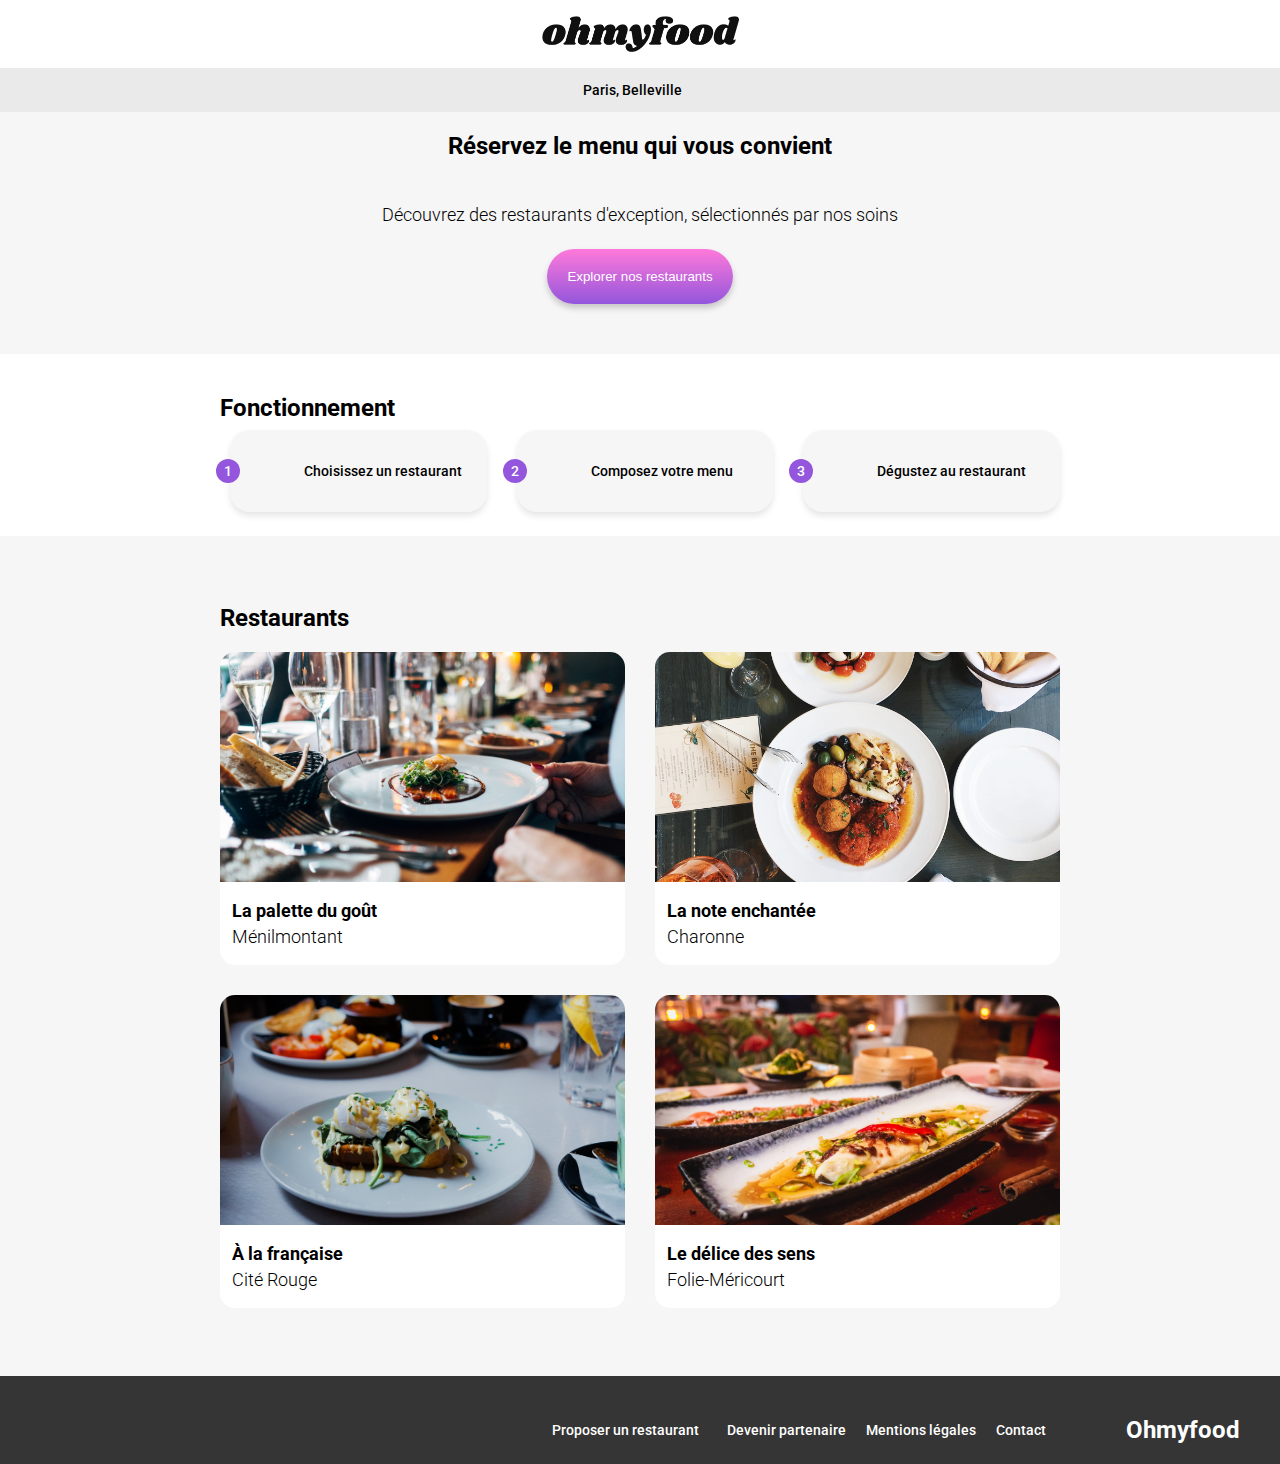
==== commit ada01831: "create a main.scss like other CSS files + add all animations of the app as animations on buttons, ma" ====
--- a/index.html
+++ b/index.html
@@ -17,6 +17,9 @@
 </head>
 
 <body>
+  <div id="loader">
+    <div class="spinner"></div>
+  </div>
   <header>
     <img src="assets/images/logo/ohmyfood.png" alt="logo-Ohmyfood" class="logo">
   </header>
--- a/assets/css/index/style.css
+++ b/assets/css/index/style.css
@@ -46,6 +46,17 @@
   border-radius: 50px;
   border: none;
   padding: 20px;
+  cursor: pointer;
+  box-shadow: 0px 4px 6px rgba(0, 0, 0, 0.2);
+  /* Ombre légère en bas */
+  transition: filter 0.3s ease, box-shadow 0.3s ease;
+  /* Transition douce pour le survol */
+}
+.introduction button:hover {
+  filter: brightness(1.1);
+  /* Augmente la luminosité de 10% au survol */
+  box-shadow: 0px 6px 10px rgba(0, 0, 0, 0.3);
+  /* Ombre plus visible au survol */
 }
 
 .functionment-section {
@@ -125,6 +136,8 @@
   border-top-right-radius: 15px;
   width: 100%;
   height: 230px;
+  -o-object-fit: cover;
+     object-fit: cover;
 }
 .cards-restaurant .card-restaurant .detail {
   display: flex;
@@ -146,13 +159,6 @@
 }
 .cards-restaurant .card-restaurant .detail i {
   font-size: 25px;
-}
-.cards-restaurant .card-restaurant .detail .color-heart {
-  background: linear-gradient(var(--primary), var(--secondary));
-  -webkit-background-clip: text;
-  background-clip: text;
-  -webkit-text-fill-color: transparent;
-  display: inline-block;
 }
 
 main {
